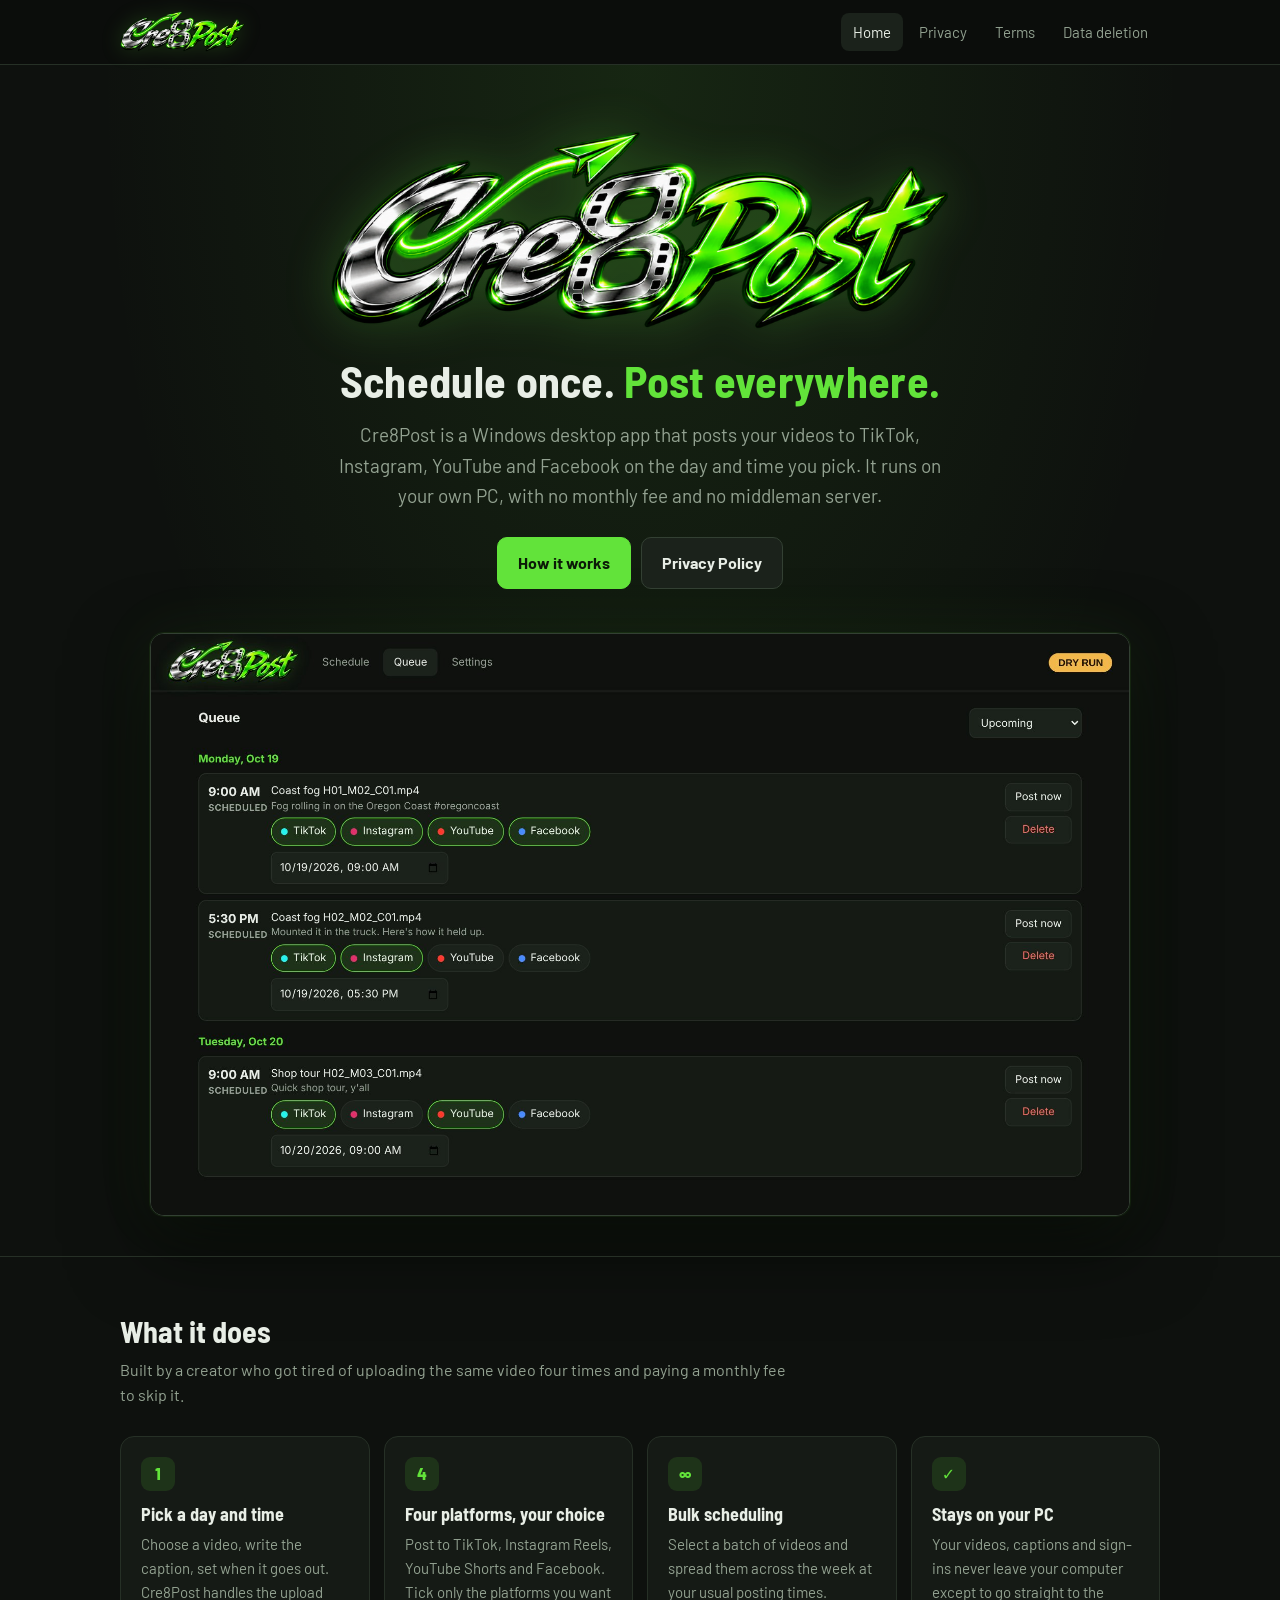
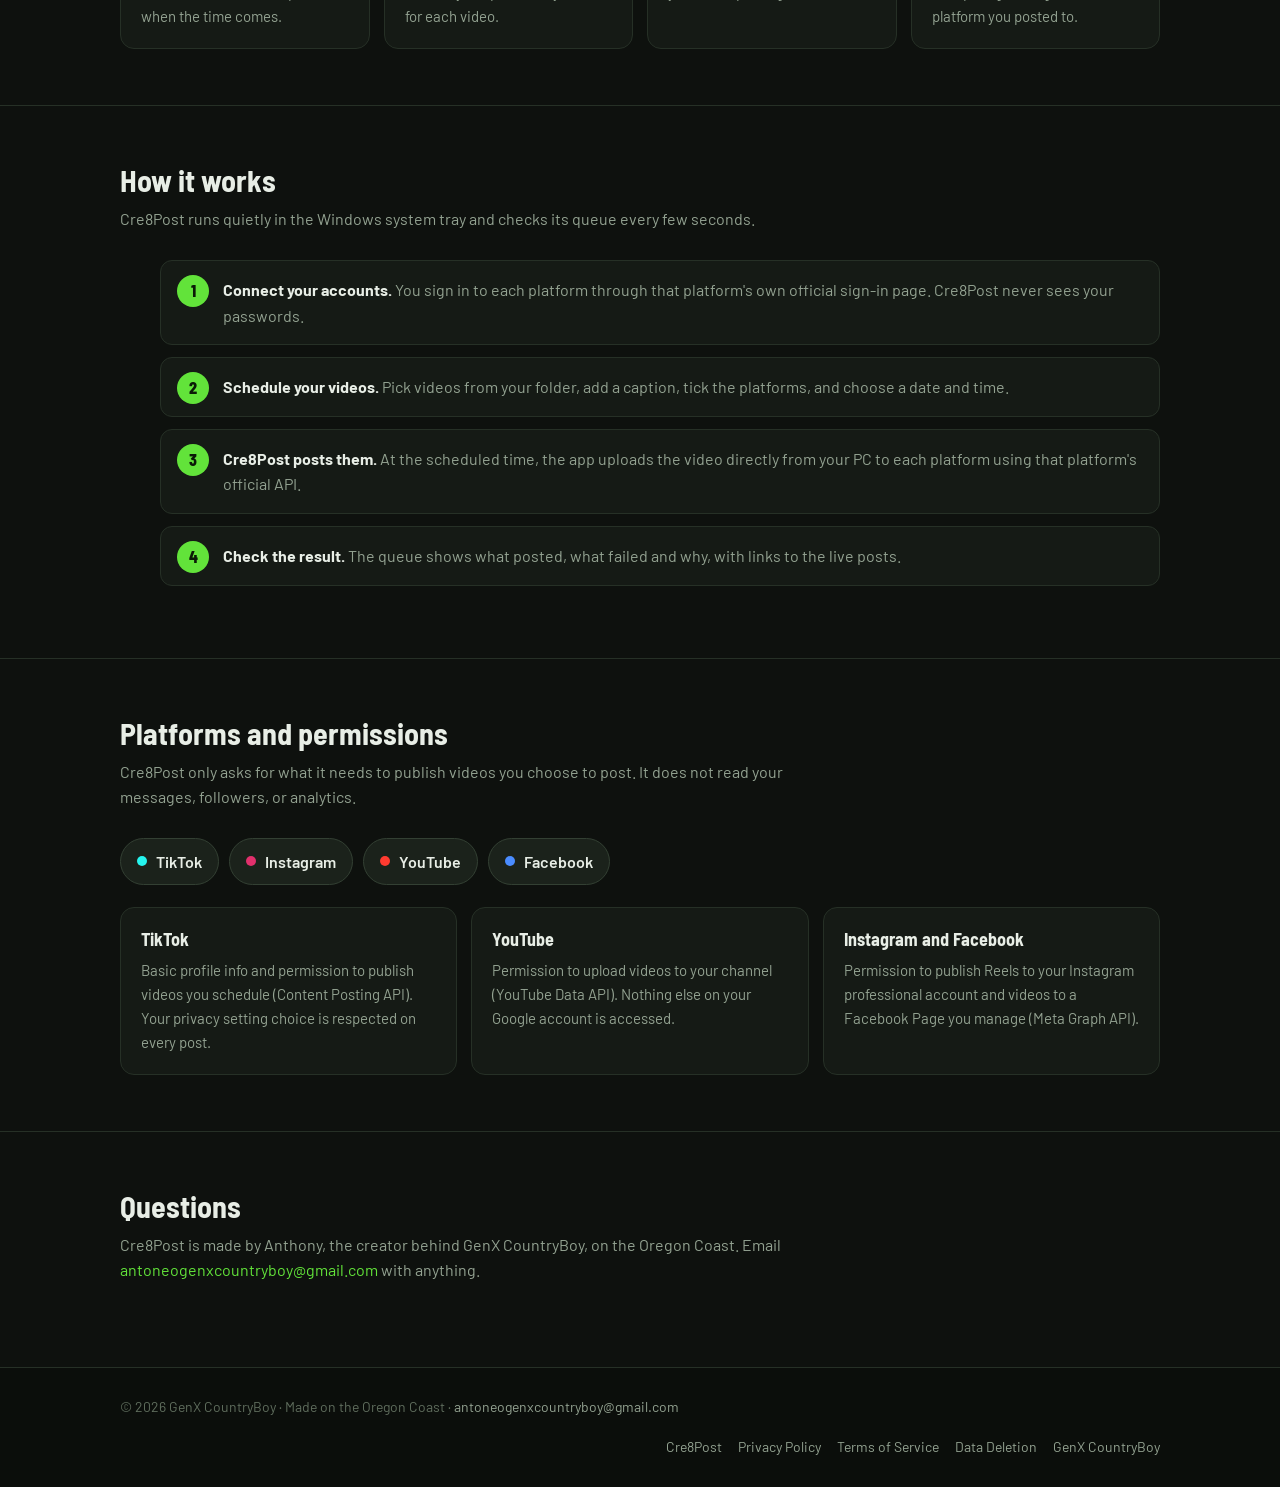
==== cre8post/index.html @ 939ba69d "Add GenX CountryBoy hub and Cre8Post site (home, privacy, terms, data deletion) Co-Authored-By: Clau" ====
<!doctype html>
<html lang="en">
<head>
<meta charset="utf-8">
<meta name="viewport" content="width=device-width, initial-scale=1">
<title>Cre8Post · Schedule once, post everywhere</title>
<meta name="description" content="Cre8Post is a free Windows app that schedules your short-form videos to TikTok, Instagram, YouTube and Facebook from your own PC.">
<meta name="theme-color" content="#0E110E">
<link rel="icon" href="img/icon-32.png"><link rel="apple-touch-icon" href="img/icon-180.png">
<link rel="preconnect" href="https://fonts.googleapis.com"><link rel="preconnect" href="https://fonts.gstatic.com" crossorigin><link href="https://fonts.googleapis.com/css2?family=Barlow:wght@400;600&family=Barlow+Semi+Condensed:wght@600;700&display=swap" rel="stylesheet">
<link rel="stylesheet" href="../site.css">
</head>
<body>
<header class="top"><div class="wrap">
  <a class="brand" href="./"><img src="img/wordmark.png" alt="Cre8Post"></a>
  <nav>
    <a href="./" class="on">Home</a>
    <a href="privacy.html" class="">Privacy</a>
    <a href="terms.html" class="">Terms</a>
    <a href="data-deletion.html" class="">Data deletion</a>
  </nav>
</div></header>

<main>
<div class="hero"><div class="wrap">
  <img class="mark" src="img/wordmark.png" alt="Cre8Post">
  <h1>Schedule once. <em>Post everywhere.</em></h1>
  <p class="lead">Cre8Post is a Windows desktop app that posts your videos to TikTok, Instagram, YouTube and Facebook on the day and time you pick. It runs on your own PC, with no monthly fee and no middleman server.</p>
  <div class="btns">
    <a class="btn primary" href="#how">How it works</a>
    <a class="btn" href="privacy.html">Privacy Policy</a>
  </div>
  <img class="shot" src="img/app-queue.jpg" alt="The Cre8Post queue showing scheduled posts with TikTok, Instagram, YouTube and Facebook toggles">
</div></div>

<section><div class="wrap">
  <h2>What it does</h2>
  <p>Built by a creator who got tired of uploading the same video four times and paying a monthly fee to skip it.</p>
  <div class="grid">
    <div class="card"><div class="ic">1</div><h3>Pick a day and time</h3><p>Choose a video, write the caption, set when it goes out. Cre8Post handles the upload when the time comes.</p></div>
    <div class="card"><div class="ic">4</div><h3>Four platforms, your choice</h3><p>Post to TikTok, Instagram Reels, YouTube Shorts and Facebook. Tick only the platforms you want for each video.</p></div>
    <div class="card"><div class="ic">∞</div><h3>Bulk scheduling</h3><p>Select a batch of videos and spread them across the week at your usual posting times.</p></div>
    <div class="card"><div class="ic">✓</div><h3>Stays on your PC</h3><p>Your videos, captions and sign-ins never leave your computer except to go straight to the platform you posted to.</p></div>
  </div>
</div></section>

<section id="how"><div class="wrap">
  <h2>How it works</h2>
  <p>Cre8Post runs quietly in the Windows system tray and checks its queue every few seconds.</p>
  <ol class="steps">
    <li><b>Connect your accounts.</b> You sign in to each platform through that platform's own official sign-in page. Cre8Post never sees your passwords.</li>
    <li><b>Schedule your videos.</b> Pick videos from your folder, add a caption, tick the platforms, and choose a date and time.</li>
    <li><b>Cre8Post posts them.</b> At the scheduled time, the app uploads the video directly from your PC to each platform using that platform's official API.</li>
    <li><b>Check the result.</b> The queue shows what posted, what failed and why, with links to the live posts.</li>
  </ol>
</div></section>

<section><div class="wrap">
  <h2>Platforms and permissions</h2>
  <p>Cre8Post only asks for what it needs to publish videos you choose to post. It does not read your messages, followers, or analytics.</p>
  <div class="plats" style="margin-bottom:22px">
    <span class="plat"><i style="background:#25f4ee"></i>TikTok</span>
    <span class="plat"><i style="background:#e1306c"></i>Instagram</span>
    <span class="plat"><i style="background:#ff3b30"></i>YouTube</span>
    <span class="plat"><i style="background:#4a8cff"></i>Facebook</span>
  </div>
  <div class="grid">
    <div class="card"><h3>TikTok</h3><p>Basic profile info and permission to publish videos you schedule (Content Posting API). Your privacy setting choice is respected on every post.</p></div>
    <div class="card"><h3>YouTube</h3><p>Permission to upload videos to your channel (YouTube Data API). Nothing else on your Google account is accessed.</p></div>
    <div class="card"><h3>Instagram and Facebook</h3><p>Permission to publish Reels to your Instagram professional account and videos to a Facebook Page you manage (Meta Graph API).</p></div>
  </div>
</div></section>

<section><div class="wrap">
  <h2>Questions</h2>
  <p>Cre8Post is made by Anthony, the creator behind GenX CountryBoy, on the Oregon Coast. Email <a href="mailto:antoneogenxcountryboy@gmail.com">antoneogenxcountryboy@gmail.com</a> with anything.</p>
</div></section>
</main>
<footer><div class="wrap">
  <span>© 2026 GenX CountryBoy · Made on the Oregon Coast · <a href="mailto:antoneogenxcountryboy@gmail.com">antoneogenxcountryboy@gmail.com</a></span>
    <nav><a href="./">Cre8Post</a><a href="privacy.html">Privacy Policy</a><a href="terms.html">Terms of Service</a><a href="data-deletion.html">Data Deletion</a><a href="../">GenX CountryBoy</a></nav>
</div></footer>
</body>
</html>
---- site.css ----
/* GenX CountryBoy / Cre8Post site. Same palette as the Cre8Edits and Cre8Post apps. */
:root {
  --bg: #0E110E; --bg2: #0b0e0b; --panel: #151a15; --panel2: #1b221b;
  --line: #263026; --line2: #334033;
  --text: #e8eee6; --muted: #93a291; --faint: #5f6d5d;
  --accent: #62e33a; --accent-ink: #0b1a07; --accent-soft: rgba(98,227,58,.12);
  --head: "Bahnschrift", "Barlow Semi Condensed", "Segoe UI", system-ui, sans-serif;
  --body: "Segoe UI Variable Text", "Segoe UI", "Barlow", system-ui, -apple-system, sans-serif;
  --wrap: 1080px;
}
* { box-sizing: border-box; }
html { scroll-behavior: smooth; }
body { margin: 0; background: var(--bg); color: var(--text); font: 16px/1.6 var(--body); }
a { color: var(--accent); text-decoration: none; }
a:hover { text-decoration: underline; }
img { max-width: 100%; display: block; }
.wrap { max-width: var(--wrap); margin: 0 auto; padding: 0 20px; }

/* top bar */
.top { position: sticky; top: 0; z-index: 10; background: rgba(11,14,11,.92); backdrop-filter: blur(8px); border-bottom: 1px solid var(--line); }
.top .wrap { display: flex; align-items: center; gap: 18px; height: 64px; }
.top .brand img { height: 42px; width: auto; filter: drop-shadow(0 0 10px rgba(98,227,58,.18)); }
.top nav { margin-left: auto; display: flex; gap: 4px; flex-wrap: wrap; }
.top nav a { color: var(--muted); padding: 7px 12px; border-radius: 8px; font-size: 15px; }
.top nav a:hover, .top nav a.on { color: var(--text); background: var(--panel2); text-decoration: none; }

/* hero */
.hero { padding: 64px 0 40px; text-align: center; background: radial-gradient(ellipse at 50% 0%, rgba(98,227,58,.10), transparent 60%); }
.hero .mark { width: min(620px, 92%); margin: 0 auto 18px; filter: drop-shadow(0 0 24px rgba(98,227,58,.22)); }
.hero h1 { font: 700 clamp(28px, 4.4vw, 44px)/1.15 var(--head); margin: 0 0 14px; letter-spacing: .3px; }
.hero h1 em { font-style: normal; color: var(--accent); }
.hero p.lead { color: var(--muted); font-size: 19px; max-width: 640px; margin: 0 auto 26px; }
.btns { display: flex; gap: 10px; justify-content: center; flex-wrap: wrap; }
.btn { display: inline-flex; align-items: center; gap: 8px; padding: 12px 20px; border-radius: 10px; font-weight: 650; border: 1px solid var(--line2); background: var(--panel2); color: var(--text); }
.btn:hover { text-decoration: none; background: #222b22; }
.btn.primary { background: var(--accent); border-color: var(--accent); color: var(--accent-ink); }
.btn.primary:hover { filter: brightness(1.07); background: var(--accent); }

.shot { margin: 44px auto 0; max-width: 980px; border: 1px solid var(--line2); border-radius: 14px; overflow: hidden; box-shadow: 0 0 0 1px rgba(98,227,58,.08), 0 30px 80px rgba(0,0,0,.55), 0 0 60px rgba(98,227,58,.08); }

/* sections */
section { padding: 56px 0; border-top: 1px solid var(--line); }
section h2 { font: 700 30px/1.2 var(--head); margin: 0 0 8px; }
section h2 + p { color: var(--muted); margin: 0 0 28px; max-width: 680px; }
.grid { display: grid; grid-template-columns: repeat(auto-fit, minmax(240px, 1fr)); gap: 14px; }
.card { background: var(--panel); border: 1px solid var(--line); border-radius: 14px; padding: 20px; }
.card h3 { font: 650 18px/1.3 var(--head); margin: 0 0 6px; }
.card p { color: var(--muted); margin: 0; font-size: 15px; }
.card .ic { width: 34px; height: 34px; border-radius: 9px; background: var(--accent-soft); color: var(--accent); display: grid; place-items: center; margin-bottom: 12px; font-weight: 800; }
.steps { counter-reset: s; display: grid; gap: 12px; }
.steps li { list-style: none; counter-increment: s; background: var(--panel); border: 1px solid var(--line); border-radius: 12px; padding: 16px 18px 16px 62px; position: relative; color: var(--muted); }
.steps li b { color: var(--text); }
.steps li::before { content: counter(s); position: absolute; left: 16px; top: 14px; width: 32px; height: 32px; border-radius: 50%; background: var(--accent); color: var(--accent-ink); font: 800 16px/32px var(--head); text-align: center; }
.plats { display: flex; gap: 10px; flex-wrap: wrap; }
.plat { display: inline-flex; align-items: center; gap: 9px; padding: 10px 16px; border-radius: 999px; background: var(--panel2); border: 1px solid var(--line2); font-weight: 600; }
.plat i { width: 10px; height: 10px; border-radius: 50%; }

/* legal pages */
.doc { padding: 48px 0 64px; }
.doc .wrap { max-width: 780px; }
.doc h1 { font: 700 36px/1.2 var(--head); margin: 0 0 6px; }
.doc .meta { color: var(--faint); margin: 0 0 32px; font-size: 14px; }
.doc h2 { font: 650 22px/1.3 var(--head); margin: 36px 0 10px; color: var(--text); }
.doc h3 { font: 650 17px/1.3 var(--head); margin: 22px 0 6px; }
.doc p, .doc li { color: #c9d3c6; }
.doc ul { padding-left: 22px; }
.doc li { margin: 4px 0; }
.doc .box { background: var(--panel); border: 1px solid var(--line); border-left: 3px solid var(--accent); border-radius: 10px; padding: 14px 18px; margin: 18px 0; }
.doc .box p { margin: 0; }
.doc table { width: 100%; border-collapse: collapse; margin: 14px 0; font-size: 15px; }
.doc th, .doc td { text-align: left; padding: 10px 12px; border-bottom: 1px solid var(--line); vertical-align: top; color: #c9d3c6; }
.doc th { color: var(--text); font-weight: 650; background: var(--panel); }
.doc .tablewrap { overflow-x: auto; }

/* footer */
footer { border-top: 1px solid var(--line); background: var(--bg2); padding: 28px 0; color: var(--faint); font-size: 14px; }
footer .wrap { display: flex; gap: 18px; flex-wrap: wrap; align-items: center; }
footer nav { display: flex; gap: 16px; flex-wrap: wrap; margin-left: auto; }
footer a { color: var(--muted); }

/* hub page */
.hub { min-height: calc(100vh - 140px); display: grid; place-items: center; text-align: center; padding: 48px 0; background: radial-gradient(ellipse at 50% 30%, rgba(98,227,58,.10), transparent 60%); }
.hub .gxc { width: 220px; margin: 0 auto 18px; filter: drop-shadow(0 0 24px rgba(98,227,58,.25)); }
.hub h1 { font: 700 40px/1.1 var(--head); margin: 0 0 8px; }
.hub p { color: var(--muted); margin: 0 0 30px; }
.apps { display: grid; grid-template-columns: repeat(auto-fit, minmax(260px, 1fr)); gap: 14px; max-width: 640px; margin: 0 auto; text-align: left; }
.app { display: flex; gap: 14px; align-items: center; background: var(--panel); border: 1px solid var(--line); border-radius: 14px; padding: 16px; color: var(--text); }
.app:hover { border-color: var(--accent); text-decoration: none; }
.app img { width: 54px; height: 54px; border-radius: 12px; }
.app b { display: block; font: 700 18px/1.2 var(--head); }
.app span { color: var(--muted); font-size: 14px; }
.app.soon { opacity: .6; pointer-events: none; }

@media (max-width: 640px) {
  .top .wrap { height: auto; padding-top: 10px; padding-bottom: 10px; flex-wrap: wrap; }
  .top nav { margin-left: 0; }
  .hero { padding-top: 40px; }
  footer nav { margin-left: 0; }
}
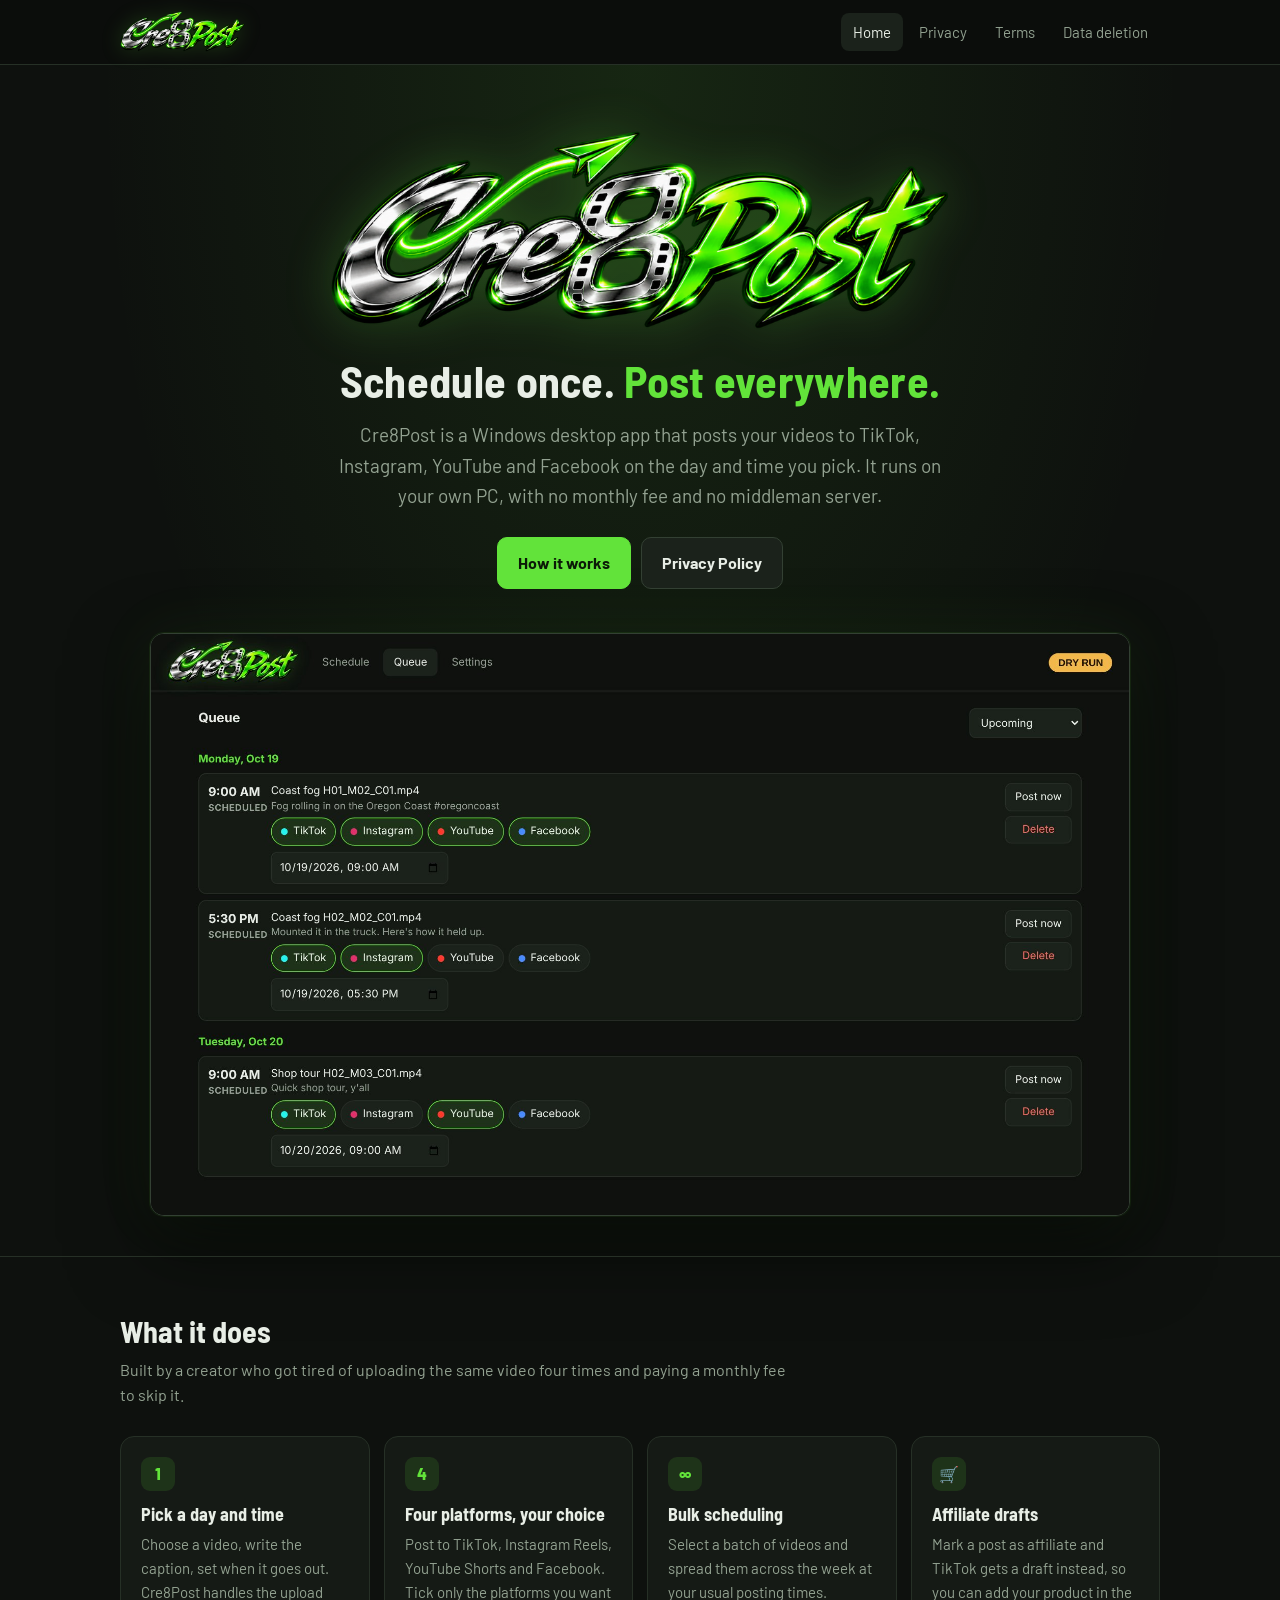
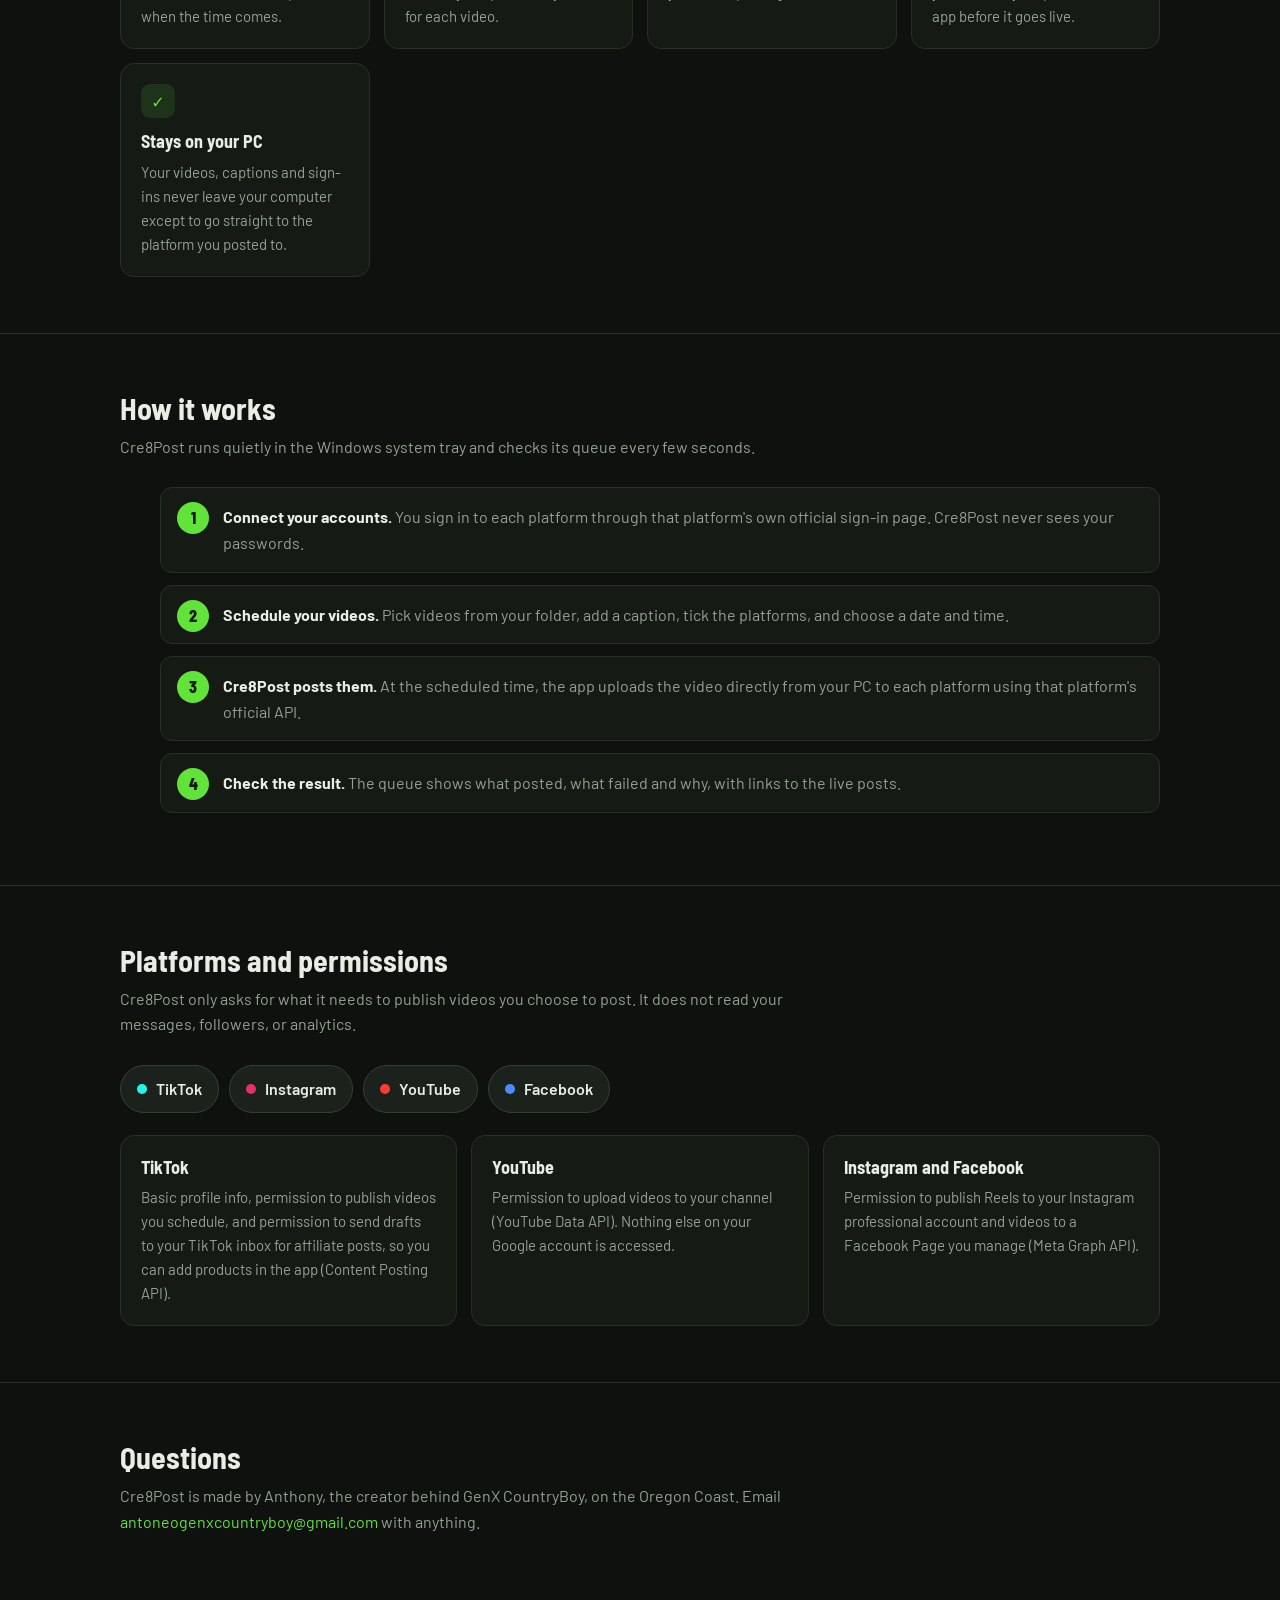
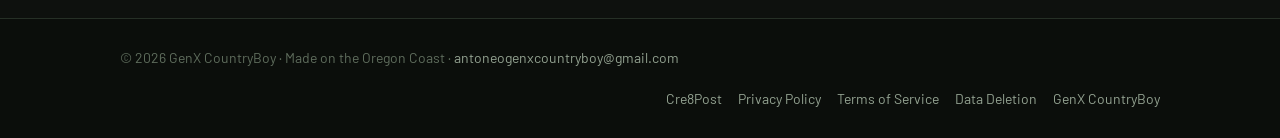
==== commit a5b67076: "Cre8Post: document affiliate drafts and the TikTok video.upload scope Co-Authored-By: Claude Opus 5." ====
--- a/cre8post/index.html
+++ b/cre8post/index.html
@@ -40,6 +40,7 @@
     <div class="card"><div class="ic">1</div><h3>Pick a day and time</h3><p>Choose a video, write the caption, set when it goes out. Cre8Post handles the upload when the time comes.</p></div>
     <div class="card"><div class="ic">4</div><h3>Four platforms, your choice</h3><p>Post to TikTok, Instagram Reels, YouTube Shorts and Facebook. Tick only the platforms you want for each video.</p></div>
     <div class="card"><div class="ic">∞</div><h3>Bulk scheduling</h3><p>Select a batch of videos and spread them across the week at your usual posting times.</p></div>
+    <div class="card"><div class="ic">🛒</div><h3>Affiliate drafts</h3><p>Mark a post as affiliate and TikTok gets a draft instead, so you can add your product in the app before it goes live.</p></div>
     <div class="card"><div class="ic">✓</div><h3>Stays on your PC</h3><p>Your videos, captions and sign-ins never leave your computer except to go straight to the platform you posted to.</p></div>
   </div>
 </div></section>
@@ -65,7 +66,7 @@
     <span class="plat"><i style="background:#4a8cff"></i>Facebook</span>
   </div>
   <div class="grid">
-    <div class="card"><h3>TikTok</h3><p>Basic profile info and permission to publish videos you schedule (Content Posting API). Your privacy setting choice is respected on every post.</p></div>
+    <div class="card"><h3>TikTok</h3><p>Basic profile info, permission to publish videos you schedule, and permission to send drafts to your TikTok inbox for affiliate posts, so you can add products in the app (Content Posting API).</p></div>
     <div class="card"><h3>YouTube</h3><p>Permission to upload videos to your channel (YouTube Data API). Nothing else on your Google account is accessed.</p></div>
     <div class="card"><h3>Instagram and Facebook</h3><p>Permission to publish Reels to your Instagram professional account and videos to a Facebook Page you manage (Meta Graph API).</p></div>
   </div>
